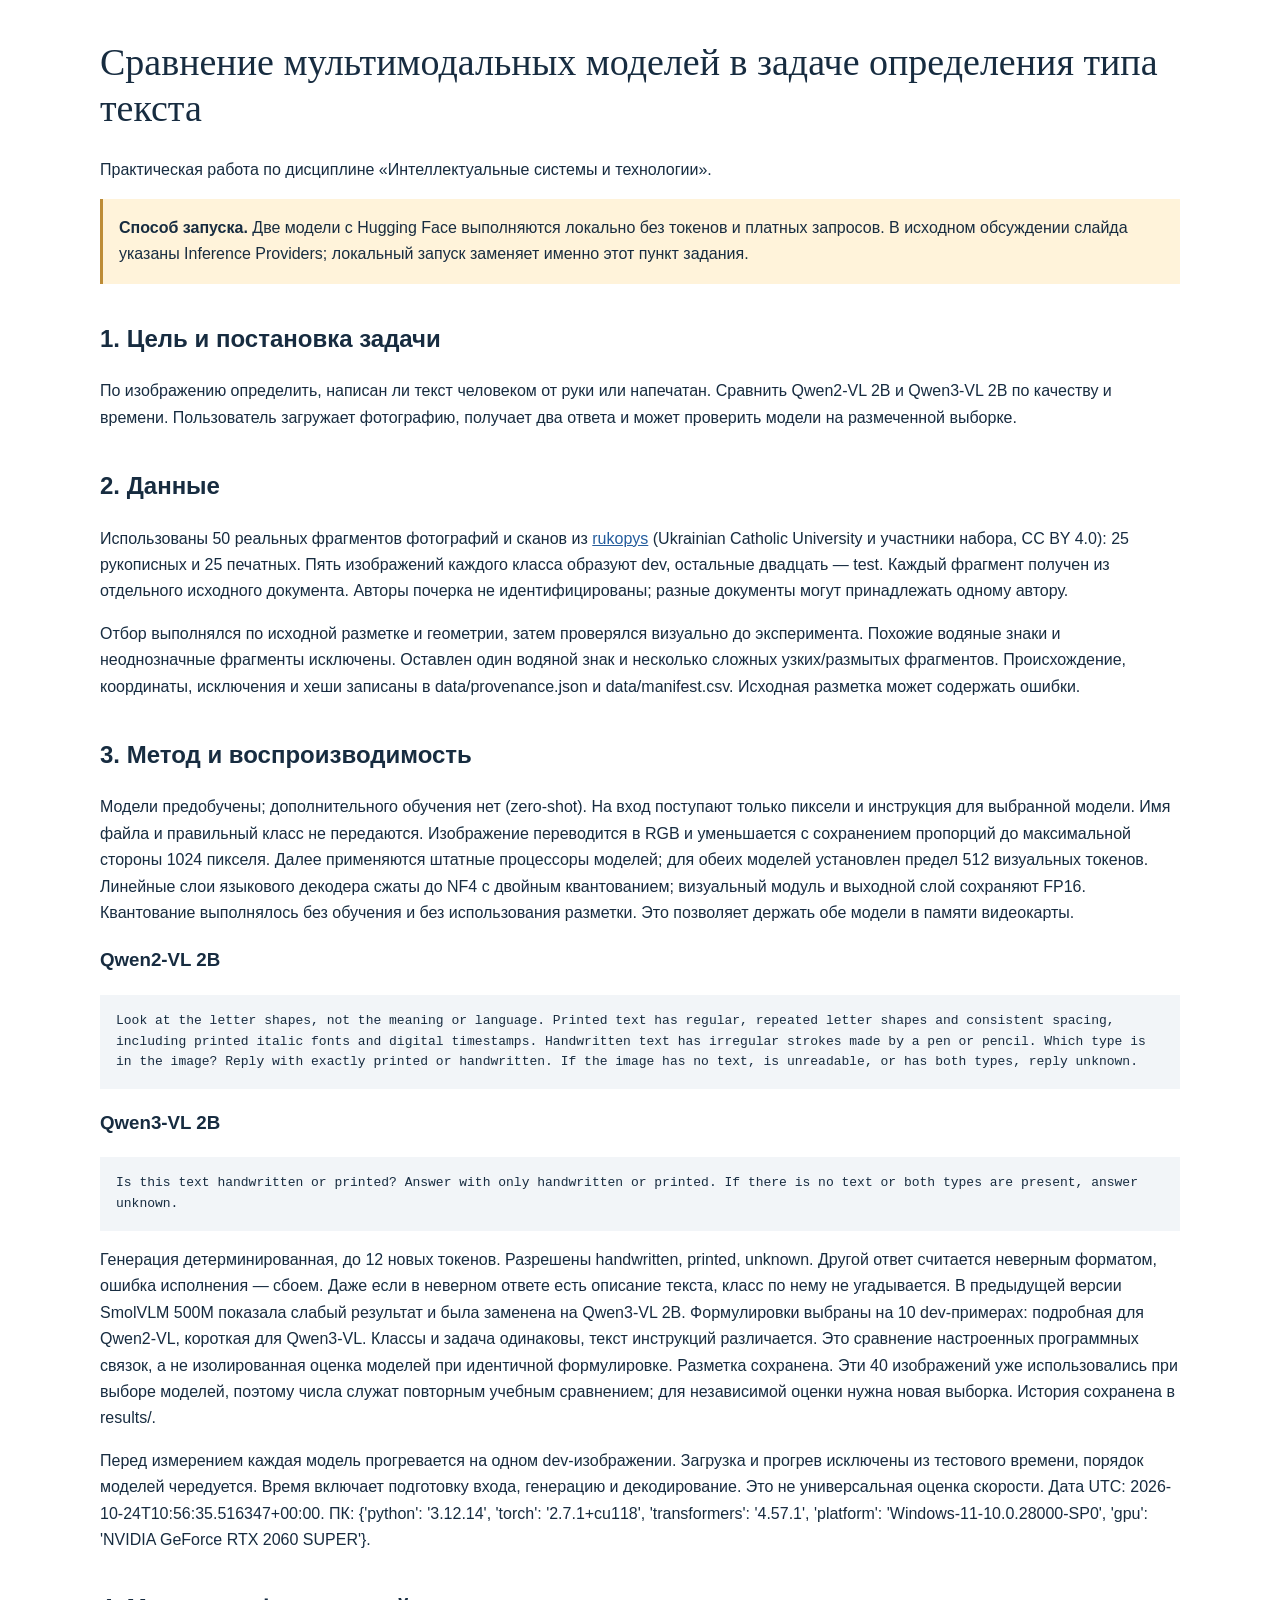
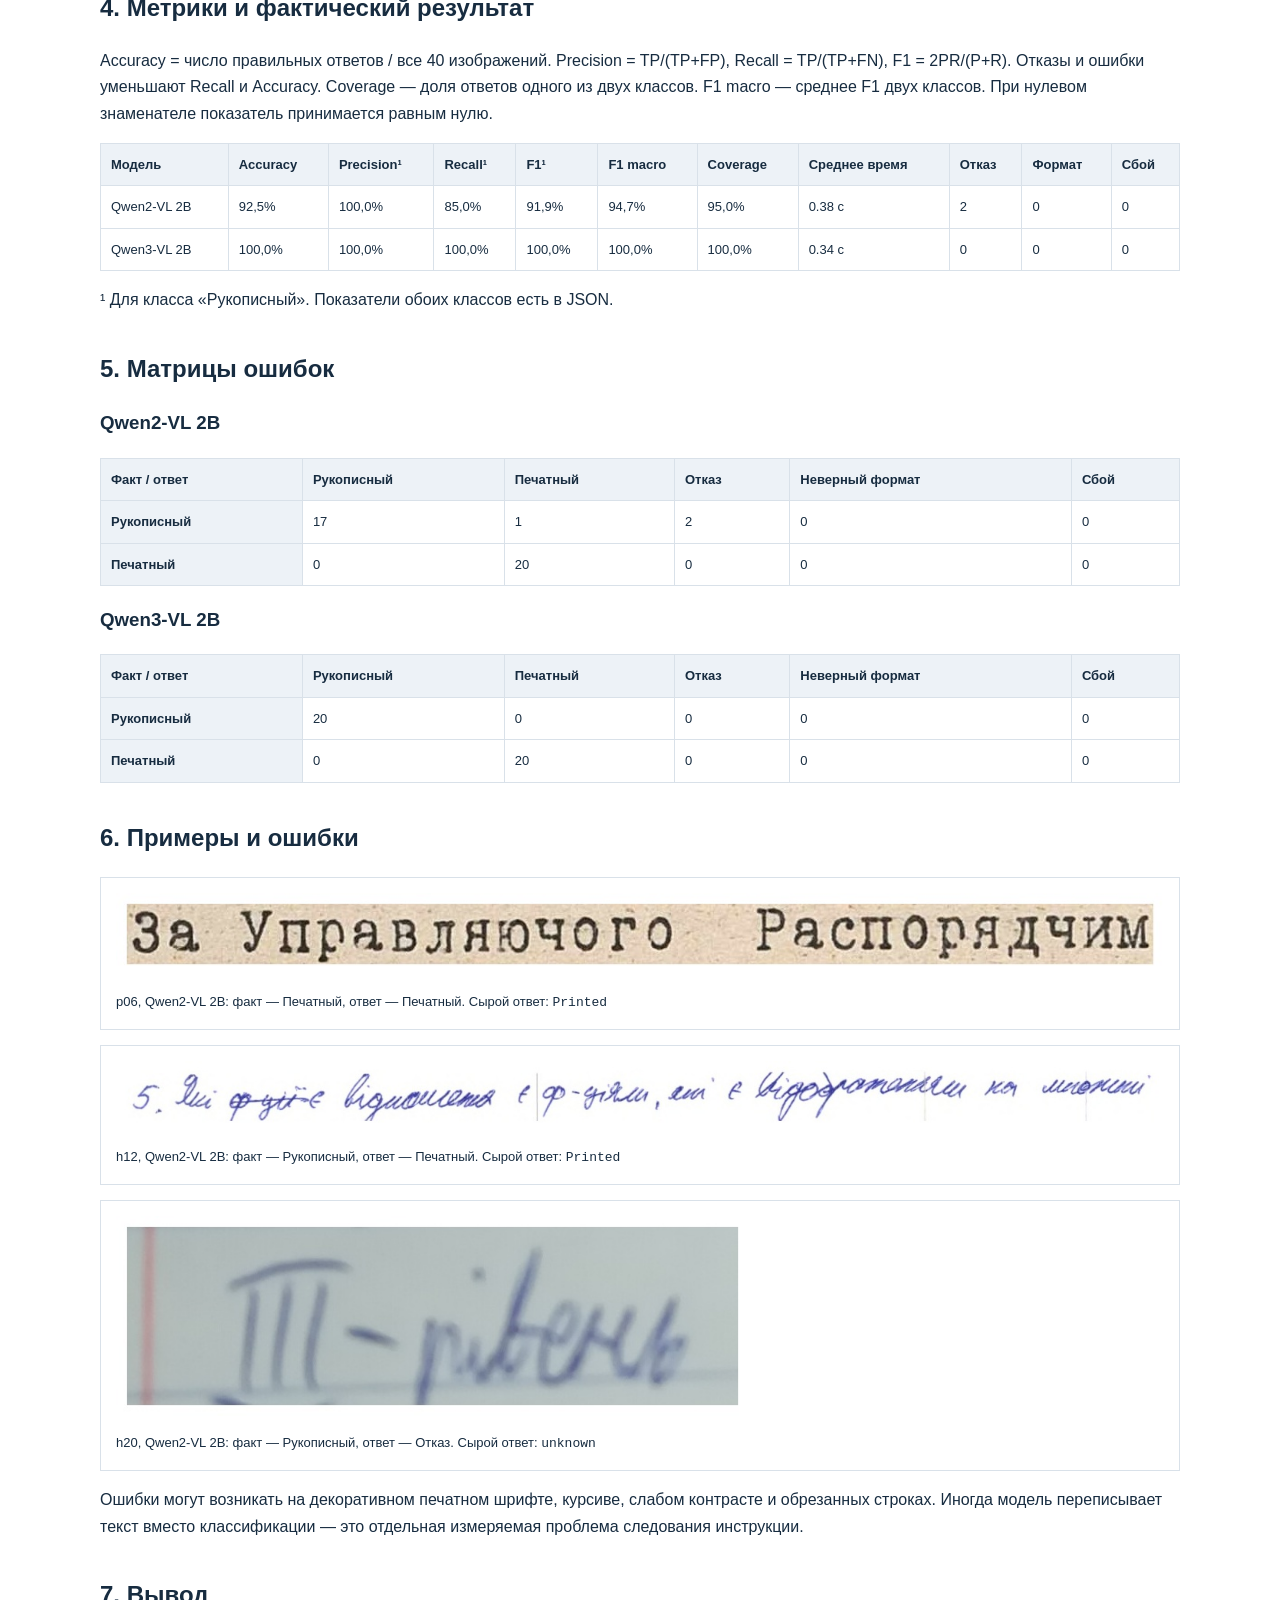
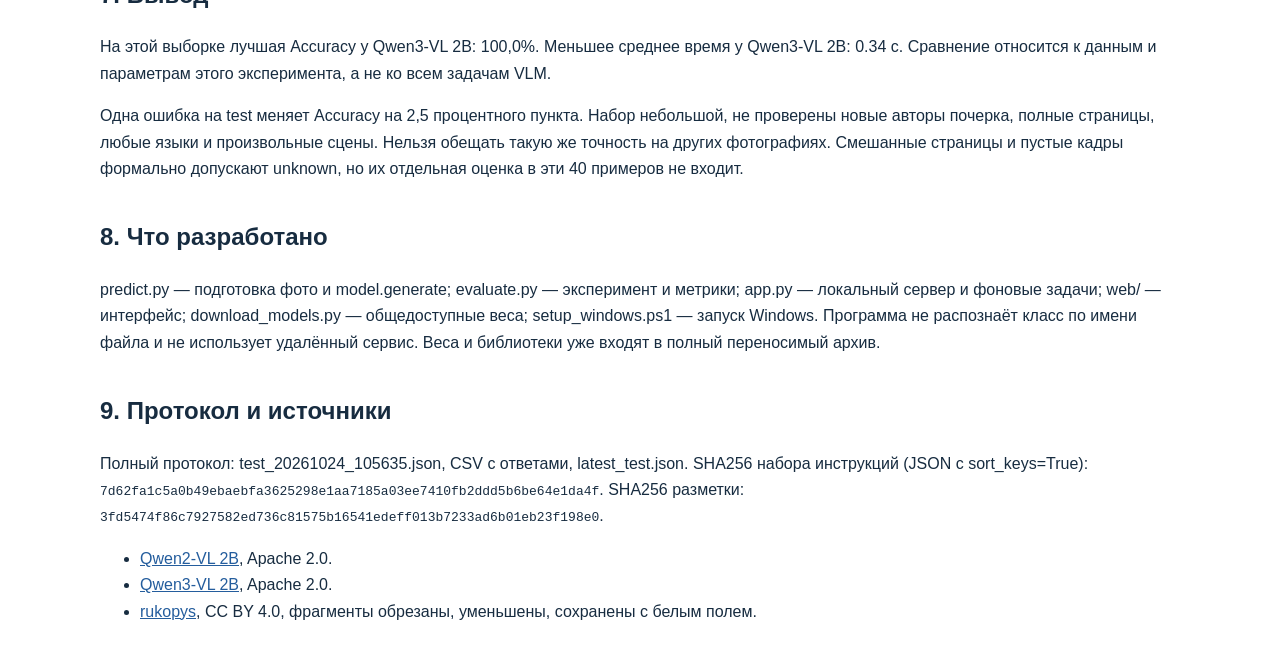
==== docs/Отчет.html @ 1257cd8b "Add university text classification project with Qwen2-VL and Qwen3-VL" ====
<!doctype html><html lang="ru"><meta charset="utf-8"><meta name="viewport" content="width=device-width,initial-scale=1"><title>Отчёт — классификация текста</title><style>body{font:16px/1.65 "Segoe UI",Arial,sans-serif;color:#172c40;max-width:1080px;margin:40px auto;padding:0 25px}h1{font:38px/1.2 Georgia,serif}h2{margin-top:35px}a{color:#245d9d}.callout{background:#fff3da;padding:16px;border-left:3px solid #bd8c37}table{border-collapse:collapse;width:100%;font-size:13px}td,th{padding:10px;text-align:left;border:1px solid #d9e1e9}th{background:#edf2f7}.scroll{overflow:auto}pre,code{white-space:pre-wrap;overflow-wrap:anywhere;font:13px/1.6 Consolas,monospace}pre{padding:16px;background:#f2f5f8}img{max-width:100%;max-height:200px}figure{padding:15px;border:1px solid #d9e1e9;margin:15px 0}figcaption{font-size:13px;margin-top:8px}@media print{body{margin:0;padding:0;font-size:11pt}h2{break-after:avoid}figure,table{break-inside:avoid}h1{font-size:26pt}.callout{background:white}}</style><body>

<h1>Сравнение мультимодальных моделей в задаче определения типа текста</h1>
<p>Практическая работа по дисциплине «Интеллектуальные системы и технологии».</p>
<div class="callout"><strong>Способ запуска.</strong> Две модели с Hugging Face выполняются
локально без токенов и платных запросов. В исходном обсуждении слайда указаны
Inference Providers; локальный запуск заменяет именно этот пункт задания.</div>
<h2>1. Цель и постановка задачи</h2>
<p>По изображению определить, написан ли текст человеком от руки или напечатан.
Сравнить Qwen2-VL 2B и Qwen3-VL 2B по качеству и времени. Пользователь загружает
фотографию, получает два ответа и может проверить модели на размеченной выборке.</p>
<h2>2. Данные</h2>
<p>Использованы 50 реальных фрагментов фотографий и сканов из
<a href="https://huggingface.co/datasets/UkrainianCatholicUniversity/rukopys">rukopys</a>
(Ukrainian Catholic University и участники набора, CC BY 4.0): 25 рукописных и
25 печатных. Пять изображений каждого класса образуют dev, остальные двадцать — test.
Каждый фрагмент получен из отдельного исходного документа. Авторы почерка не
идентифицированы; разные документы могут принадлежать одному автору.</p>
<p>Отбор выполнялся по исходной разметке и геометрии, затем проверялся визуально
до эксперимента. Похожие водяные знаки и неоднозначные фрагменты исключены.
Оставлен один водяной знак и несколько сложных узких/размытых фрагментов.
Происхождение, координаты, исключения и хеши записаны в data/provenance.json
и data/manifest.csv. Исходная разметка может содержать ошибки.</p>
<h2>3. Метод и воспроизводимость</h2>
<p>Модели предобучены; дополнительного обучения нет (zero-shot). На вход поступают
только пиксели и инструкция для выбранной модели. Имя файла и правильный класс не
передаются. Изображение переводится в RGB и уменьшается с сохранением пропорций
до максимальной стороны 1024 пикселя. Далее применяются штатные процессоры моделей;
для обеих моделей установлен предел 512 визуальных токенов. Линейные слои
языкового декодера сжаты до NF4 с двойным квантованием; визуальный модуль и
выходной слой сохраняют FP16. Квантование выполнялось без обучения и без
использования разметки. Это позволяет держать обе модели в памяти видеокарты.</p>
<h3>Qwen2-VL 2B</h3><pre>Look at the letter shapes, not the meaning or language. Printed text has regular, repeated letter shapes and consistent spacing, including printed italic fonts and digital timestamps. Handwritten text has irregular strokes made by a pen or pencil. Which type is in the image? Reply with exactly printed or handwritten. If the image has no text, is unreadable, or has both types, reply unknown.</pre><h3>Qwen3-VL 2B</h3><pre>Is this text handwritten or printed? Answer with only handwritten or printed. If there is no text or both types are present, answer unknown.</pre>
<p>Генерация детерминированная, до 12 новых токенов. Разрешены handwritten, printed,
unknown. Другой ответ считается неверным форматом, ошибка исполнения — сбоем.
Даже если в неверном ответе есть описание текста, класс по нему не угадывается.
В предыдущей версии SmolVLM 500M показала слабый результат и была заменена
на Qwen3-VL 2B. Формулировки выбраны на 10 dev-примерах: подробная для Qwen2-VL,
короткая для Qwen3-VL. Классы и задача одинаковы, текст инструкций различается.
Это сравнение настроенных программных связок, а не изолированная оценка моделей
при идентичной формулировке. Разметка сохранена. Эти 40 изображений уже
использовались при выборе моделей, поэтому числа служат повторным учебным
сравнением; для независимой оценки нужна новая выборка. История сохранена в results/.</p>
<p>Перед измерением каждая модель прогревается на одном dev-изображении. Загрузка
и прогрев исключены из тестового времени, порядок моделей чередуется. Время включает
подготовку входа, генерацию и декодирование. Это не универсальная оценка скорости.
Дата UTC: 2026-10-24T10:56:35.516347+00:00. ПК: {&#x27;python&#x27;: &#x27;3.12.14&#x27;, &#x27;torch&#x27;: &#x27;2.7.1+cu118&#x27;, &#x27;transformers&#x27;: &#x27;4.57.1&#x27;, &#x27;platform&#x27;: &#x27;Windows-11-10.0.28000-SP0&#x27;, &#x27;gpu&#x27;: &#x27;NVIDIA GeForce RTX 2060 SUPER&#x27;}.</p>
<h2>4. Метрики и фактический результат</h2>
<p>Accuracy = число правильных ответов / все 40 изображений. Precision = TP/(TP+FP),
Recall = TP/(TP+FN), F1 = 2PR/(P+R). Отказы и ошибки уменьшают Recall и Accuracy.
Coverage — доля ответов одного из двух классов. F1 macro — среднее F1 двух классов.
При нулевом знаменателе показатель принимается равным нулю.</p>
<div class="scroll"><table><tr><th>Модель</th><th>Accuracy</th><th>Precision¹</th><th>Recall¹</th><th>F1¹</th><th>F1 macro</th><th>Coverage</th><th>Среднее время</th><th>Отказ</th><th>Формат</th><th>Сбой</th></tr><tr><td>Qwen2-VL 2B</td><td>92,5%</td><td>100,0%</td><td>85,0%</td><td>91,9%</td><td>94,7%</td><td>95,0%</td><td>0.38 с</td><td>2</td><td>0</td><td>0</td></tr><tr><td>Qwen3-VL 2B</td><td>100,0%</td><td>100,0%</td><td>100,0%</td><td>100,0%</td><td>100,0%</td><td>100,0%</td><td>0.34 с</td><td>0</td><td>0</td><td>0</td></tr></table></div><p>¹ Для класса «Рукописный». Показатели обоих классов есть в JSON.</p>
<h2>5. Матрицы ошибок</h2><h3>Qwen2-VL 2B</h3><div class="scroll"><table><tr><th>Факт / ответ</th><th>Рукописный</th><th>Печатный</th><th>Отказ</th><th>Неверный формат</th><th>Сбой</th></tr><tr><th>Рукописный</th><td>17</td><td>1</td><td>2</td><td>0</td><td>0</td></tr><tr><th>Печатный</th><td>0</td><td>20</td><td>0</td><td>0</td><td>0</td></tr></table></div><h3>Qwen3-VL 2B</h3><div class="scroll"><table><tr><th>Факт / ответ</th><th>Рукописный</th><th>Печатный</th><th>Отказ</th><th>Неверный формат</th><th>Сбой</th></tr><tr><th>Рукописный</th><td>20</td><td>0</td><td>0</td><td>0</td><td>0</td></tr><tr><th>Печатный</th><td>0</td><td>20</td><td>0</td><td>0</td><td>0</td></tr></table></div>
<h2>6. Примеры и ошибки</h2><figure><img src="[data-uri]" alt="Пример p06"><figcaption>p06, Qwen2-VL 2B: факт — Печатный, ответ — Печатный. Сырой ответ: <code>Printed</code></figcaption></figure><figure><img src="[data-uri]" alt="Пример h12"><figcaption>h12, Qwen2-VL 2B: факт — Рукописный, ответ — Печатный. Сырой ответ: <code>Printed</code></figcaption></figure><figure><img src="[data-uri]" alt="Пример h20"><figcaption>h20, Qwen2-VL 2B: факт — Рукописный, ответ — Отказ. Сырой ответ: <code>unknown</code></figcaption></figure>
<p>Ошибки могут возникать на декоративном печатном шрифте, курсиве, слабом контрасте
и обрезанных строках. Иногда модель переписывает текст вместо классификации —
это отдельная измеряемая проблема следования инструкции.</p>
<h2>7. Вывод</h2><p>На этой выборке лучшая Accuracy у Qwen3-VL 2B: 100,0%. Меньшее среднее время у Qwen3-VL 2B: 0.34 с. Сравнение относится к данным и параметрам этого эксперимента, а не ко всем задачам VLM.</p>
<p>Одна ошибка на test меняет Accuracy на 2,5 процентного пункта. Набор небольшой,
не проверены новые авторы почерка, полные страницы, любые языки и произвольные сцены.
Нельзя обещать такую же точность на других фотографиях. Смешанные страницы и пустые
кадры формально допускают unknown, но их отдельная оценка в эти 40 примеров не входит.</p>
<h2>8. Что разработано</h2>
<p>predict.py — подготовка фото и model.generate; evaluate.py — эксперимент и метрики;
app.py — локальный сервер и фоновые задачи; web/ — интерфейс; download_models.py —
общедоступные веса; setup_windows.ps1 — запуск Windows. Программа не распознаёт класс
по имени файла и не использует удалённый сервис. Веса и библиотеки уже входят
в полный переносимый архив.</p>
<h2>9. Протокол и источники</h2>
<p>Полный протокол: test_20261024_105635.json, CSV с ответами, latest_test.json.
SHA256 набора инструкций (JSON с sort_keys=True): <code>7d62fa1c5a0b49ebaebfa3625298e1aa7185a03ee7410fb2ddd5b6be64e1da4f</code>.
SHA256 разметки: <code>3fd5474f86c7927582ed736c81575b16541edeff013b7233ad6b01eb23f198e0</code>.</p>
<ul><li><a href="https://huggingface.co/Qwen/Qwen2-VL-2B-Instruct">Qwen2-VL 2B</a>, Apache 2.0.</li>
<li><a href="https://huggingface.co/Qwen/Qwen3-VL-2B-Instruct">Qwen3-VL 2B</a>, Apache 2.0.</li>
<li><a href="https://huggingface.co/datasets/UkrainianCatholicUniversity/rukopys">rukopys</a>, CC BY 4.0,
фрагменты обрезаны, уменьшены, сохранены с белым полем.</li></ul>
</body></html>
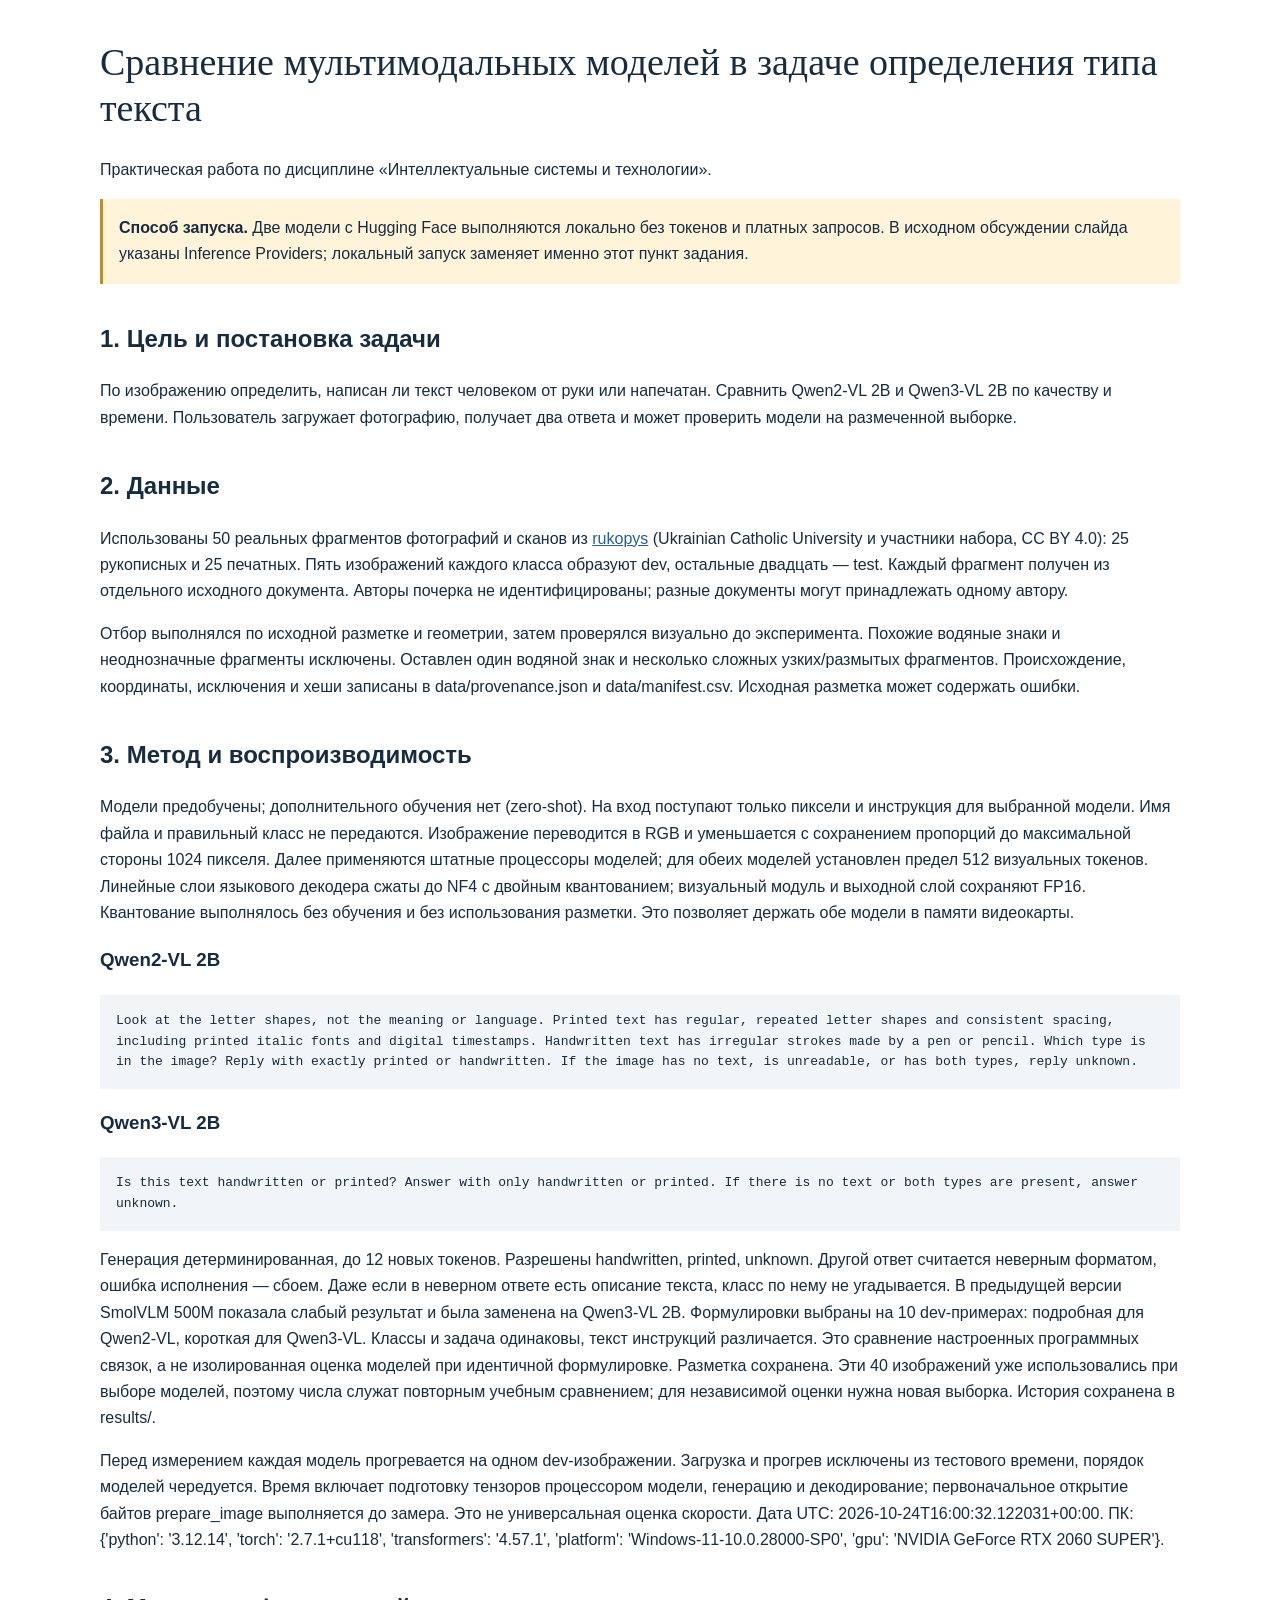
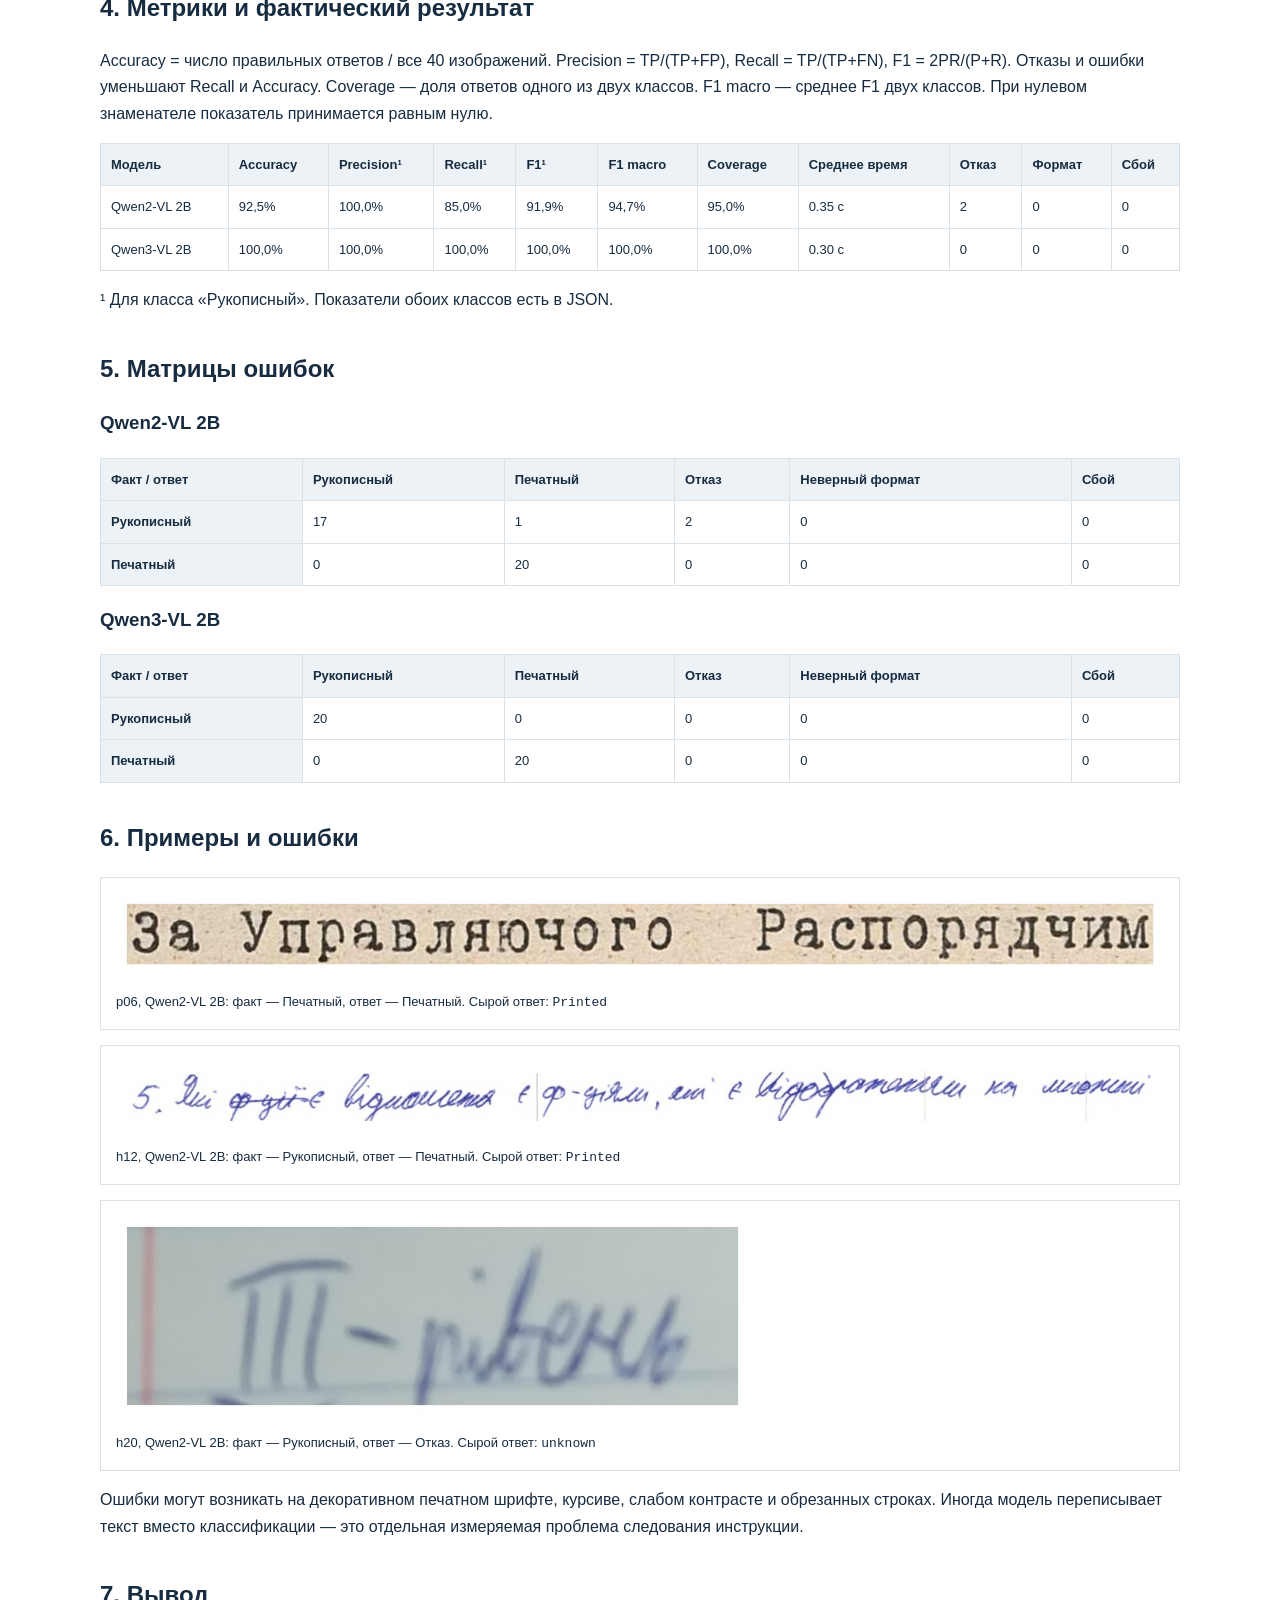
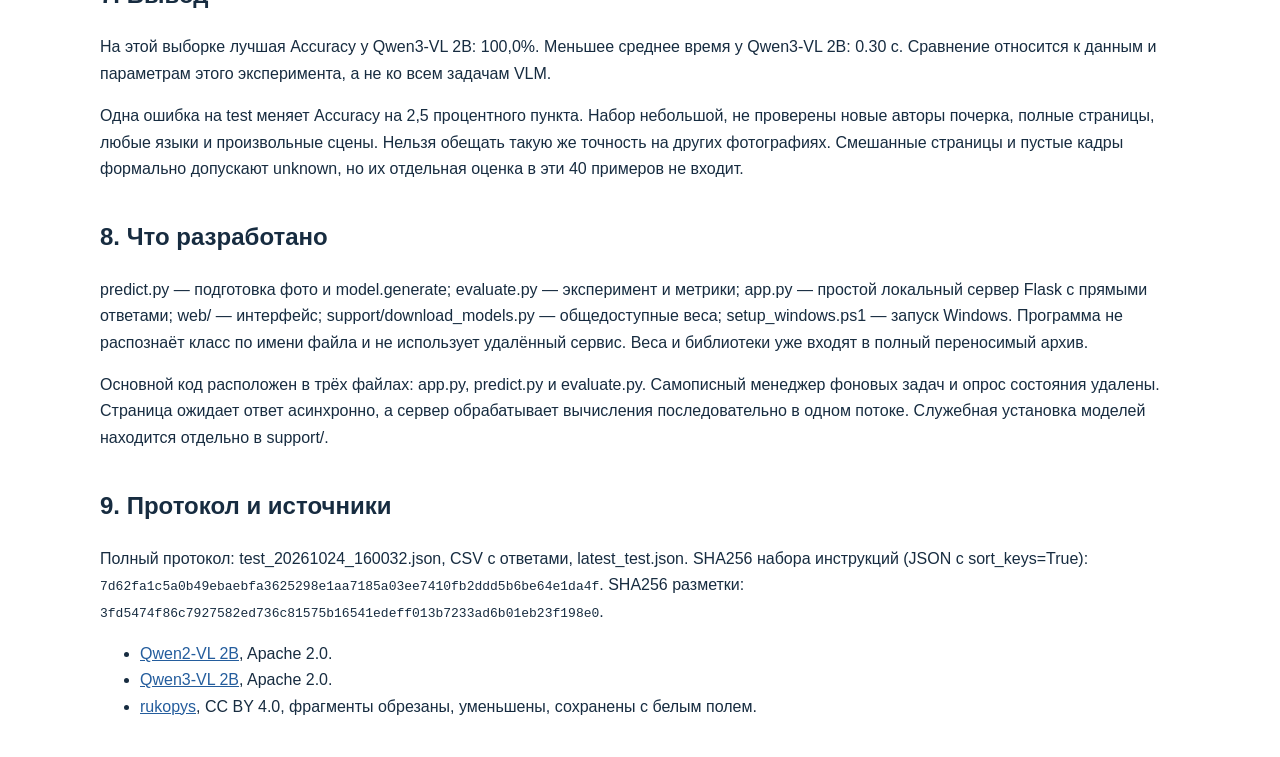
==== commit d2af9f41: "Add real screenshots and university report in the supplied team format" ====
--- a/docs/Отчет.html
+++ b/docs/Отчет.html
@@ -43,32 +43,38 @@
 сравнением; для независимой оценки нужна новая выборка. История сохранена в results/.</p>
 <p>Перед измерением каждая модель прогревается на одном dev-изображении. Загрузка
 и прогрев исключены из тестового времени, порядок моделей чередуется. Время включает
-подготовку входа, генерацию и декодирование. Это не универсальная оценка скорости.
-Дата UTC: 2026-10-24T10:56:35.516347+00:00. ПК: {&#x27;python&#x27;: &#x27;3.12.14&#x27;, &#x27;torch&#x27;: &#x27;2.7.1+cu118&#x27;, &#x27;transformers&#x27;: &#x27;4.57.1&#x27;, &#x27;platform&#x27;: &#x27;Windows-11-10.0.28000-SP0&#x27;, &#x27;gpu&#x27;: &#x27;NVIDIA GeForce RTX 2060 SUPER&#x27;}.</p>
+подготовку тензоров процессором модели, генерацию и декодирование; первоначальное
+открытие байтов prepare_image выполняется до замера. Это не универсальная оценка скорости.
+Дата UTC: 2026-10-24T16:00:32.122031+00:00. ПК: {&#x27;python&#x27;: &#x27;3.12.14&#x27;, &#x27;torch&#x27;: &#x27;2.7.1+cu118&#x27;, &#x27;transformers&#x27;: &#x27;4.57.1&#x27;, &#x27;platform&#x27;: &#x27;Windows-11-10.0.28000-SP0&#x27;, &#x27;gpu&#x27;: &#x27;NVIDIA GeForce RTX 2060 SUPER&#x27;}.</p>
 <h2>4. Метрики и фактический результат</h2>
 <p>Accuracy = число правильных ответов / все 40 изображений. Precision = TP/(TP+FP),
 Recall = TP/(TP+FN), F1 = 2PR/(P+R). Отказы и ошибки уменьшают Recall и Accuracy.
 Coverage — доля ответов одного из двух классов. F1 macro — среднее F1 двух классов.
 При нулевом знаменателе показатель принимается равным нулю.</p>
-<div class="scroll"><table><tr><th>Модель</th><th>Accuracy</th><th>Precision¹</th><th>Recall¹</th><th>F1¹</th><th>F1 macro</th><th>Coverage</th><th>Среднее время</th><th>Отказ</th><th>Формат</th><th>Сбой</th></tr><tr><td>Qwen2-VL 2B</td><td>92,5%</td><td>100,0%</td><td>85,0%</td><td>91,9%</td><td>94,7%</td><td>95,0%</td><td>0.38 с</td><td>2</td><td>0</td><td>0</td></tr><tr><td>Qwen3-VL 2B</td><td>100,0%</td><td>100,0%</td><td>100,0%</td><td>100,0%</td><td>100,0%</td><td>100,0%</td><td>0.34 с</td><td>0</td><td>0</td><td>0</td></tr></table></div><p>¹ Для класса «Рукописный». Показатели обоих классов есть в JSON.</p>
+<div class="scroll"><table><tr><th>Модель</th><th>Accuracy</th><th>Precision¹</th><th>Recall¹</th><th>F1¹</th><th>F1 macro</th><th>Coverage</th><th>Среднее время</th><th>Отказ</th><th>Формат</th><th>Сбой</th></tr><tr><td>Qwen2-VL 2B</td><td>92,5%</td><td>100,0%</td><td>85,0%</td><td>91,9%</td><td>94,7%</td><td>95,0%</td><td>0.35 с</td><td>2</td><td>0</td><td>0</td></tr><tr><td>Qwen3-VL 2B</td><td>100,0%</td><td>100,0%</td><td>100,0%</td><td>100,0%</td><td>100,0%</td><td>100,0%</td><td>0.30 с</td><td>0</td><td>0</td><td>0</td></tr></table></div><p>¹ Для класса «Рукописный». Показатели обоих классов есть в JSON.</p>
 <h2>5. Матрицы ошибок</h2><h3>Qwen2-VL 2B</h3><div class="scroll"><table><tr><th>Факт / ответ</th><th>Рукописный</th><th>Печатный</th><th>Отказ</th><th>Неверный формат</th><th>Сбой</th></tr><tr><th>Рукописный</th><td>17</td><td>1</td><td>2</td><td>0</td><td>0</td></tr><tr><th>Печатный</th><td>0</td><td>20</td><td>0</td><td>0</td><td>0</td></tr></table></div><h3>Qwen3-VL 2B</h3><div class="scroll"><table><tr><th>Факт / ответ</th><th>Рукописный</th><th>Печатный</th><th>Отказ</th><th>Неверный формат</th><th>Сбой</th></tr><tr><th>Рукописный</th><td>20</td><td>0</td><td>0</td><td>0</td><td>0</td></tr><tr><th>Печатный</th><td>0</td><td>20</td><td>0</td><td>0</td><td>0</td></tr></table></div>
 <h2>6. Примеры и ошибки</h2><figure><img src="[data-uri]" alt="Пример p06"><figcaption>p06, Qwen2-VL 2B: факт — Печатный, ответ — Печатный. Сырой ответ: <code>Printed</code></figcaption></figure><figure><img src="[data-uri]" alt="Пример h12"><figcaption>h12, Qwen2-VL 2B: факт — Рукописный, ответ — Печатный. Сырой ответ: <code>Printed</code></figcaption></figure><figure><img src="[data-uri]" alt="Пример h20"><figcaption>h20, Qwen2-VL 2B: факт — Рукописный, ответ — Отказ. Сырой ответ: <code>unknown</code></figcaption></figure>
 <p>Ошибки могут возникать на декоративном печатном шрифте, курсиве, слабом контрасте
 и обрезанных строках. Иногда модель переписывает текст вместо классификации —
 это отдельная измеряемая проблема следования инструкции.</p>
-<h2>7. Вывод</h2><p>На этой выборке лучшая Accuracy у Qwen3-VL 2B: 100,0%. Меньшее среднее время у Qwen3-VL 2B: 0.34 с. Сравнение относится к данным и параметрам этого эксперимента, а не ко всем задачам VLM.</p>
+<h2>7. Вывод</h2><p>На этой выборке лучшая Accuracy у Qwen3-VL 2B: 100,0%. Меньшее среднее время у Qwen3-VL 2B: 0.30 с. Сравнение относится к данным и параметрам этого эксперимента, а не ко всем задачам VLM.</p>
 <p>Одна ошибка на test меняет Accuracy на 2,5 процентного пункта. Набор небольшой,
 не проверены новые авторы почерка, полные страницы, любые языки и произвольные сцены.
 Нельзя обещать такую же точность на других фотографиях. Смешанные страницы и пустые
 кадры формально допускают unknown, но их отдельная оценка в эти 40 примеров не входит.</p>
 <h2>8. Что разработано</h2>
 <p>predict.py — подготовка фото и model.generate; evaluate.py — эксперимент и метрики;
-app.py — локальный сервер и фоновые задачи; web/ — интерфейс; download_models.py —
+app.py — простой локальный сервер Flask с прямыми ответами; web/ — интерфейс;
+support/download_models.py —
 общедоступные веса; setup_windows.ps1 — запуск Windows. Программа не распознаёт класс
 по имени файла и не использует удалённый сервис. Веса и библиотеки уже входят
 в полный переносимый архив.</p>
+<p>Основной код расположен в трёх файлах: app.py, predict.py и evaluate.py.
+Самописный менеджер фоновых задач и опрос состояния удалены. Страница ожидает
+ответ асинхронно, а сервер обрабатывает вычисления последовательно в одном потоке.
+Служебная установка моделей находится отдельно в support/.</p>
 <h2>9. Протокол и источники</h2>
-<p>Полный протокол: test_20261024_105635.json, CSV с ответами, latest_test.json.
+<p>Полный протокол: test_20261024_160032.json, CSV с ответами, latest_test.json.
 SHA256 набора инструкций (JSON с sort_keys=True): <code>7d62fa1c5a0b49ebaebfa3625298e1aa7185a03ee7410fb2ddd5b6be64e1da4f</code>.
 SHA256 разметки: <code>3fd5474f86c7927582ed736c81575b16541edeff013b7233ad6b01eb23f198e0</code>.</p>
 <ul><li><a href="https://huggingface.co/Qwen/Qwen2-VL-2B-Instruct">Qwen2-VL 2B</a>, Apache 2.0.</li>
